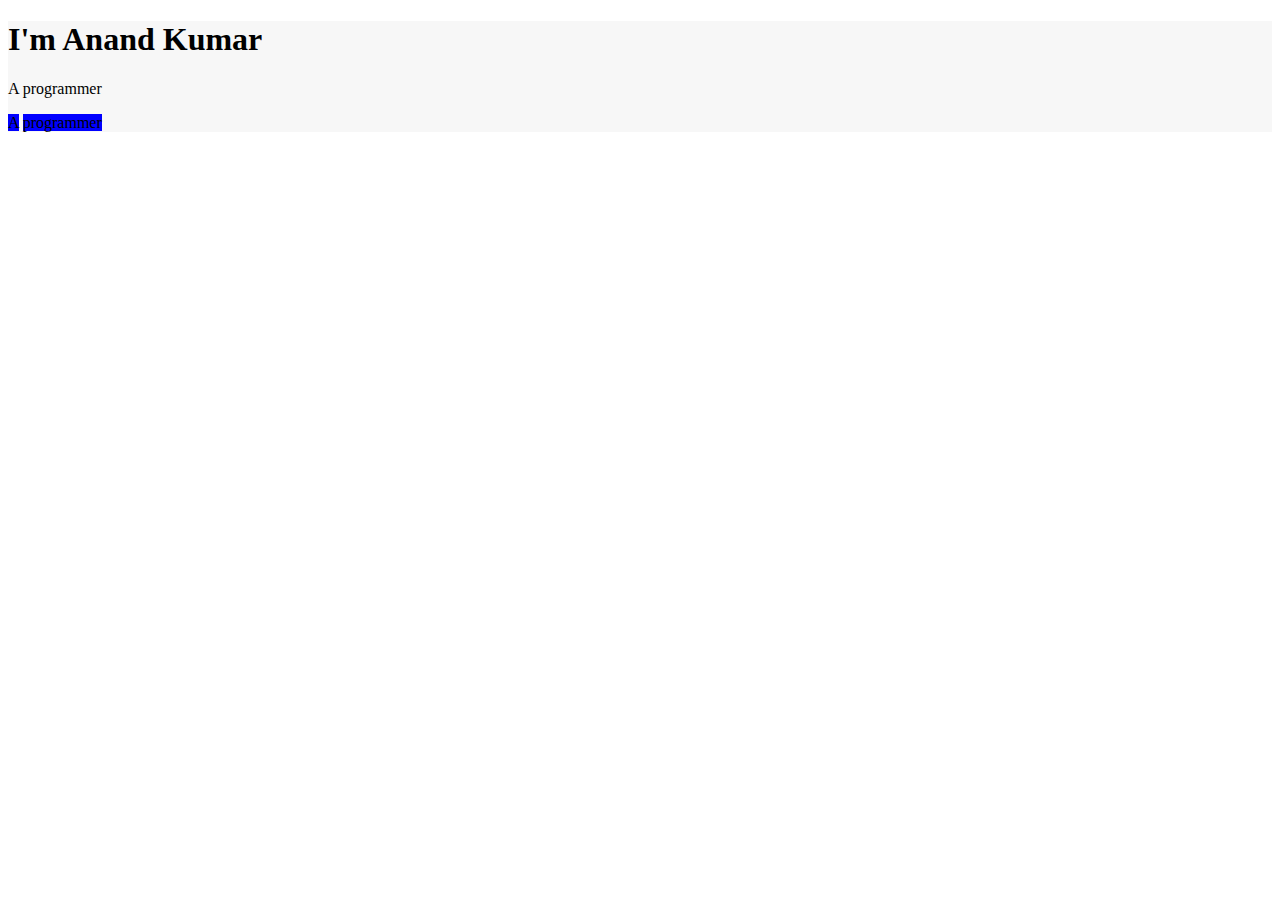
==== CSS-MYSITE/index.html @ c12d9df3 "Block block inline span" ====
<!DOCTYPE html>
<html lang="en" dir="ltr">
  <head>
    <meta charset="utf-8">
    <title>Anand Kumar</title>

  <link rel="stylesheet" href="css/styles.css">
  <link rel="icon" href="images/ak.jpg">
  </head>
  <body>
    <div>
    <h1>I'm Anand Kumar</h1>
    <!--p is a block element -->
    <p>A programmer</p>
    <span class="color-blue">A</span>
    <span class="color-blue">programmer</span>
    <!--similarly block inline,block Also you can use visibility -->
    </div>
  </body>
</html>
---- CSS-MYSITE/css/styles.css ----
div{
  background-color: #f7f7f7
}

.color-blue{
  background-color: blue
}
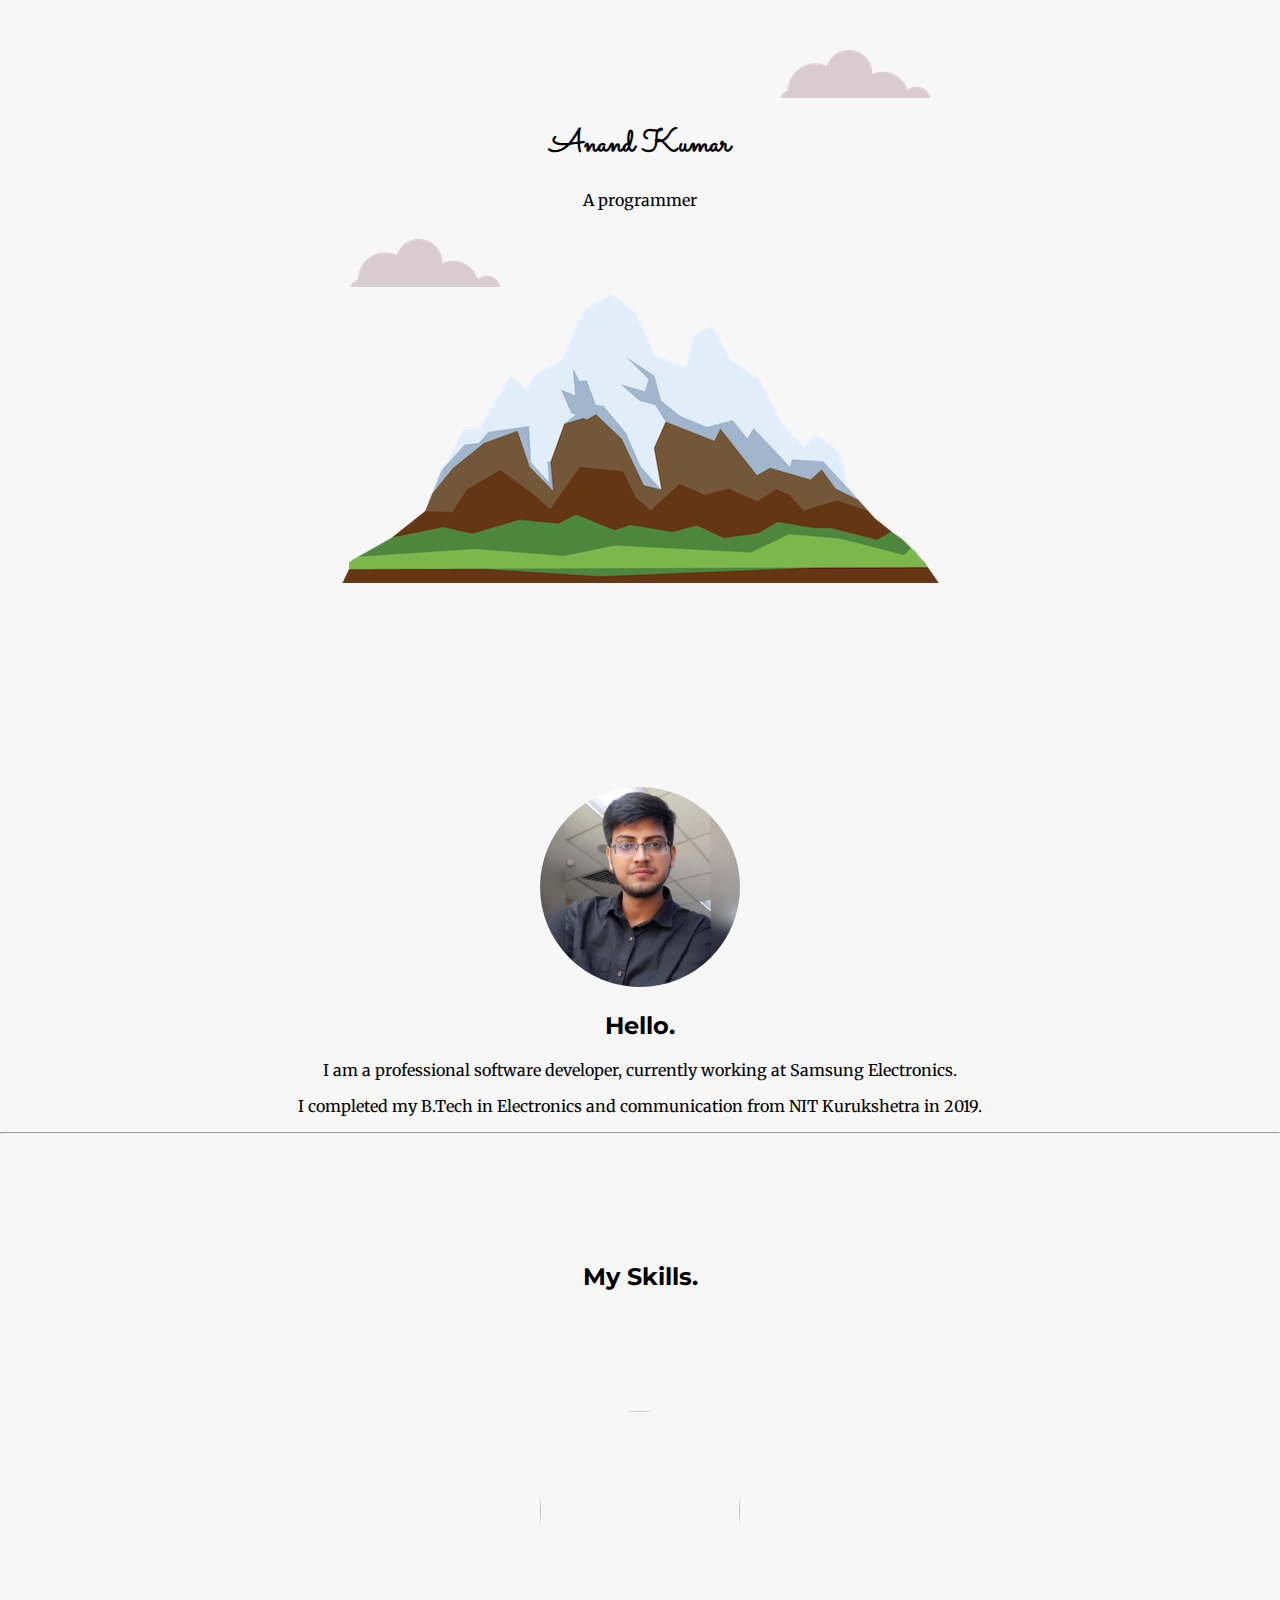
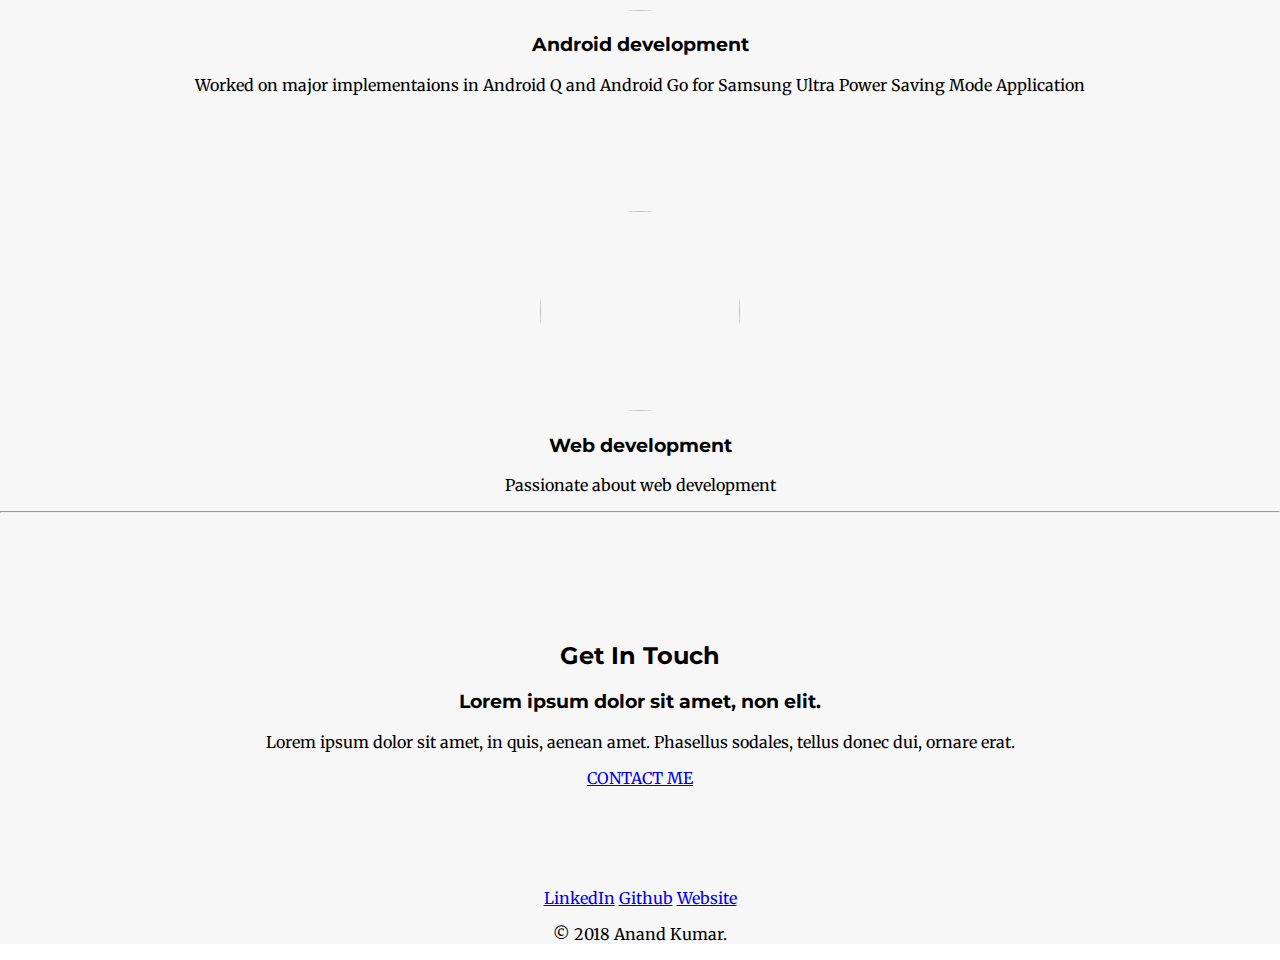
==== commit 99fc6b95: "Added images skills section" ====
--- a/CSS-MYSITE/index.html
+++ b/CSS-MYSITE/index.html
@@ -1,20 +1,75 @@
 <!DOCTYPE html>
 <html lang="en" dir="ltr">
-  <head>
-    <meta charset="utf-8">
-    <title>Anand Kumar</title>
+
+<head>
+  <meta charset="utf-8">
+  <title>Anand Kumar</title>
 
   <link rel="stylesheet" href="css/styles.css">
   <link rel="icon" href="images/ak.jpg">
-  </head>
-  <body>
-    <div>
-    <h1>I'm Anand Kumar</h1>
+  <!-- Embedding fontss -->
+  <link href="https://fonts.googleapis.com/css?family=Merriweather|Montserrat|Sacramento&display=swap" rel="stylesheet">
+</head>
+
+<body>
+  <div class="top-container">
+    <img class="top-cloud" src="images/cloud.png" alt="cloud">
+    <h1>Anand Kumar</h1>
     <!--p is a block element -->
     <p>A programmer</p>
-    <span class="color-blue">A</span>
-    <span class="color-blue">programmer</span>
-    <!--similarly block inline,block Also you can use visibility -->
+    <img class="bottom-cloud" src="images/cloud.png" alt="cloud">
+    <img src="images/mountain.png" alt="mountain">
+
+    <!-- <span class="color-blue">A</span>
+    <span class="color-blue">programmer</span> -->
+    <!--similarly block,inline-block Also you can use visibility -->
+    <!--display:inline-block works like span-->
+    <!-- position:static (relative to code flow) -->
+    <!-- position:Relative (relative to its ghost) -->
+    <!-- position:Absolute (relative to its poarent) -->
+    <!-- position:Fixed Even when scrolled -->
+  </div>
+  <div class="middle-container">
+  <div class="profile">
+    <img class="myimg" src="images/pp.jpg" alt="Anand Kumar">
+    <h2>Hello.</h2>
+    <p>I am a professional software developer, currently working at Samsung Electronics.</p>
+    <p>I completed my B.Tech in Electronics and communication from NIT Kurukshetra in 2019.</p>
+
+  </div>
+  <hr>
+  <div class="skills">
+    <h2>My Skills.</h2>
+    <div class="skill-row">
+      <img class="myimg" src="https://tecordeon.com/wp-content/uploads/2019/03/ANDROID-APPLICATION-DEVELOPMENT-BOOSTS-MOBILE-TECHNOLOGY.jpg" alt="">
+      <h3>Android development</h3>
+      <p>Worked on major implementaions in Android Q and Android Go for Samsung Ultra Power Saving Mode Application</p>
     </div>
-  </body>
+    <div class="skill-row">
+      <img class="myimg" src="https://www.aqusagtechnologies.com/wp-content/uploads/2018/07/scability-and-flexibilty.jpg" alt="">
+      <h3>Web development</h3>
+      <p>Passionate about web development</p>
+    </div>
+  </div>
+  <hr>
+  <div class="contact-me">
+    <h2>Get In Touch</h2>
+    <h3>Lorem ipsum dolor sit amet, non elit.</h3>
+    <p>Lorem ipsum dolor sit amet, in quis, aenean amet. Phasellus sodales, tellus donec dui, ornare erat.</p>
+    <a class="btn" href="mailto:anand26041997@gmail.com">CONTACT ME</a>
+  </div>
+</div>
+
+
+<div class="bottom-container">
+  <a class="footer-link" href="www.linkedin.com/in/anandsharmak/">LinkedIn</a>
+  <a class="footer-link" href="https://github.com/Anandsharmak">Github</a>
+  <a class="footer-link" href="https://anandsharmak.github.io/WebDevelopment/">Website</a>
+  <p>© 2018 Anand Kumar.</p>
+</div>
+
+
+
+</body>
+
 </html>
--- a/CSS-MYSITE/css/styles.css
+++ b/CSS-MYSITE/css/styles.css
@@ -1,7 +1,44 @@
-div{
-  background-color: #f7f7f7
+body {
+  text-align: center;
+  margin: 0;
+  font-family: 'Merriweather'
 }
 
-.color-blue{
+div {
+  background-color: #f7f7f7;
+  padding-top: 100px;
+  /* if you set child as absolute parent must be relative */
+  position: relative;
+}
+
+h1 {
+  font-family: 'Sacramento'
+}
+
+h2 {
+  font-family: 'Montserrat'
+}
+
+h3 {
+  font-family: 'Montserrat'
+}
+
+.color-blue {
   background-color: blue
 }
+.myimg{
+  height:200px;
+  width: 200px;
+  border-radius: 50%;
+}
+.top-cloud {
+  position: absolute;
+  right: 350px;
+  top: 50px;
+}
+
+.bottom-cloud {
+  position: absolute;
+  left: 350px;
+  bottom: 300px;
+}
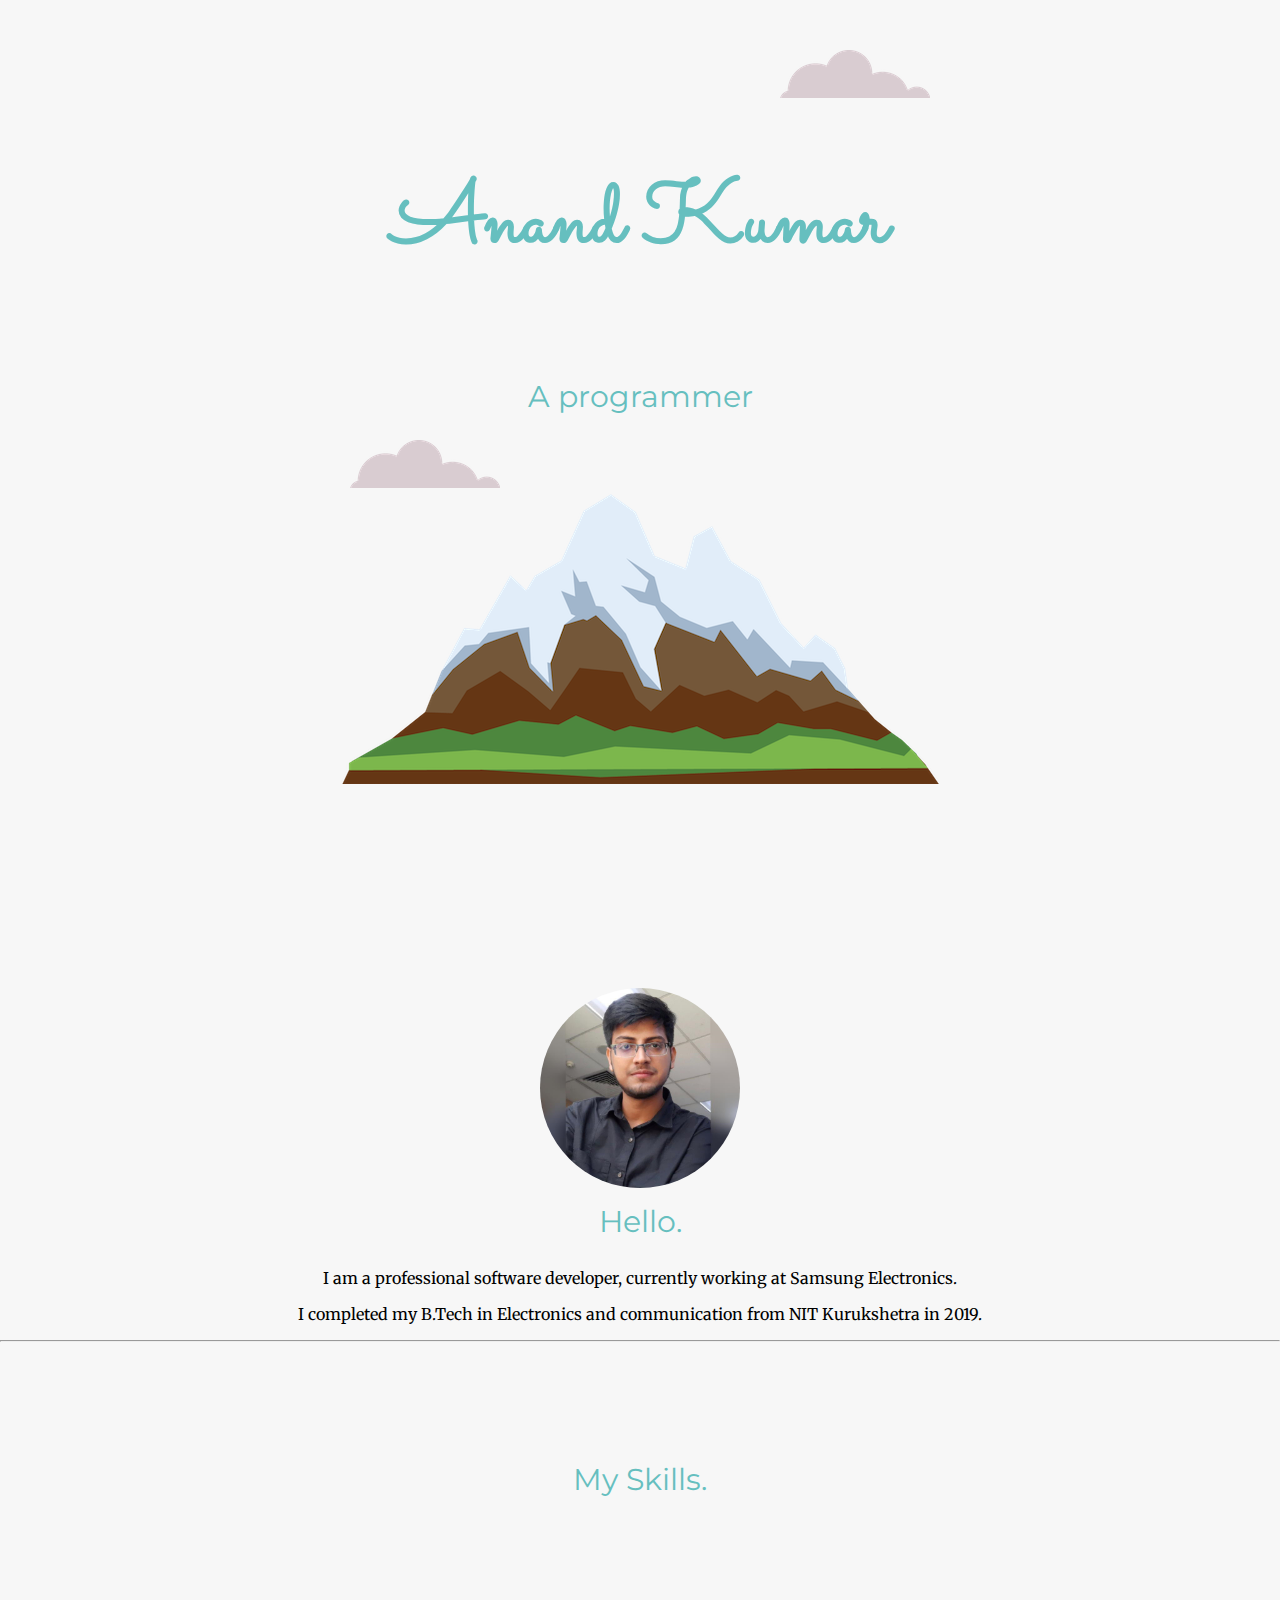
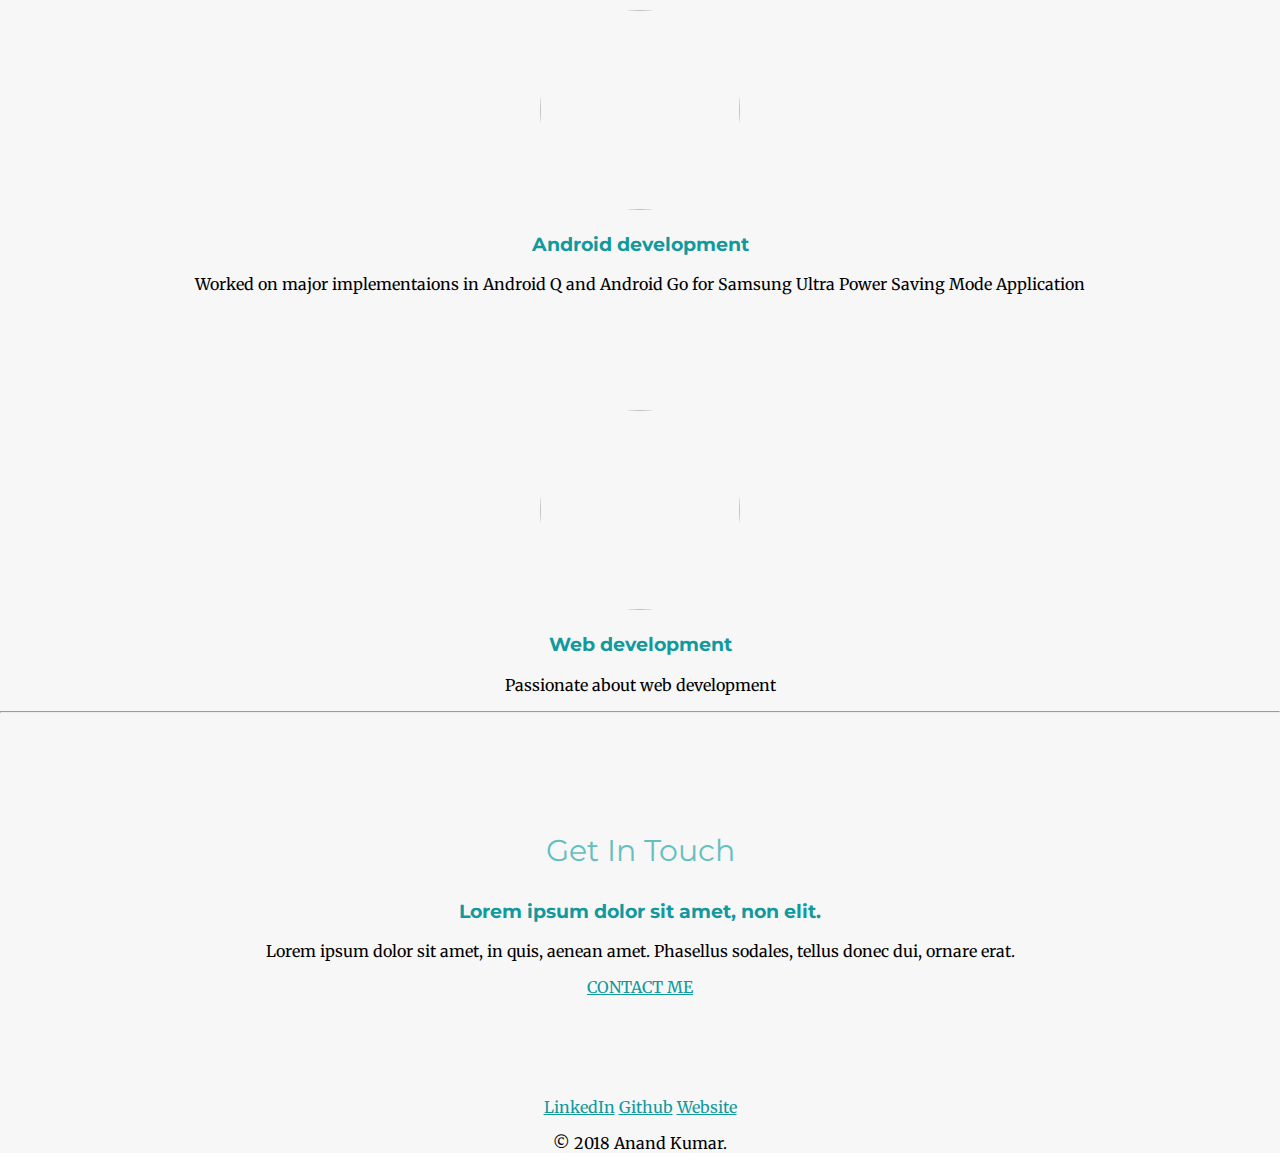
==== commit 34ed2e19: "line height=padding color making icons" ====
--- a/CSS-MYSITE/index.html
+++ b/CSS-MYSITE/index.html
@@ -16,7 +16,8 @@
     <img class="top-cloud" src="images/cloud.png" alt="cloud">
     <h1>Anand Kumar</h1>
     <!--p is a block element -->
-    <p>A programmer</p>
+    <br>
+    <h2>A programmer</h2>
     <img class="bottom-cloud" src="images/cloud.png" alt="cloud">
     <img src="images/mountain.png" alt="mountain">
 
--- a/CSS-MYSITE/css/styles.css
+++ b/CSS-MYSITE/css/styles.css
@@ -12,17 +12,36 @@
 }
 
 h1 {
-  font-family: 'Sacramento'
+  color: #66BFBF;
+  font-family: 'Sacramento';
+  font-size: 5.5rem;
+  margin: 40 auto 0 auto;
+  padding-bottom: 0;
+  /* Rem= % irrespective to parent  */
+  /* em= % respective to parent  */
+/* 1em=100=16px */
 }
 
 h2 {
-  font-family: 'Montserrat'
+  color: #66BFBF;
+  font-size: 30px;
+  margin: 0 auto 0 auto;
+  font-family: 'Montserrat';
+  font-weight: normal;
+  line-height: 2;
+}
+
+br{
+  size:2;
 }
 
 h3 {
+  color:  #11999E;
   font-family: 'Montserrat'
 }
-
+a {
+  color:  #11999E;
+}
 .color-blue {
   background-color: blue
 }
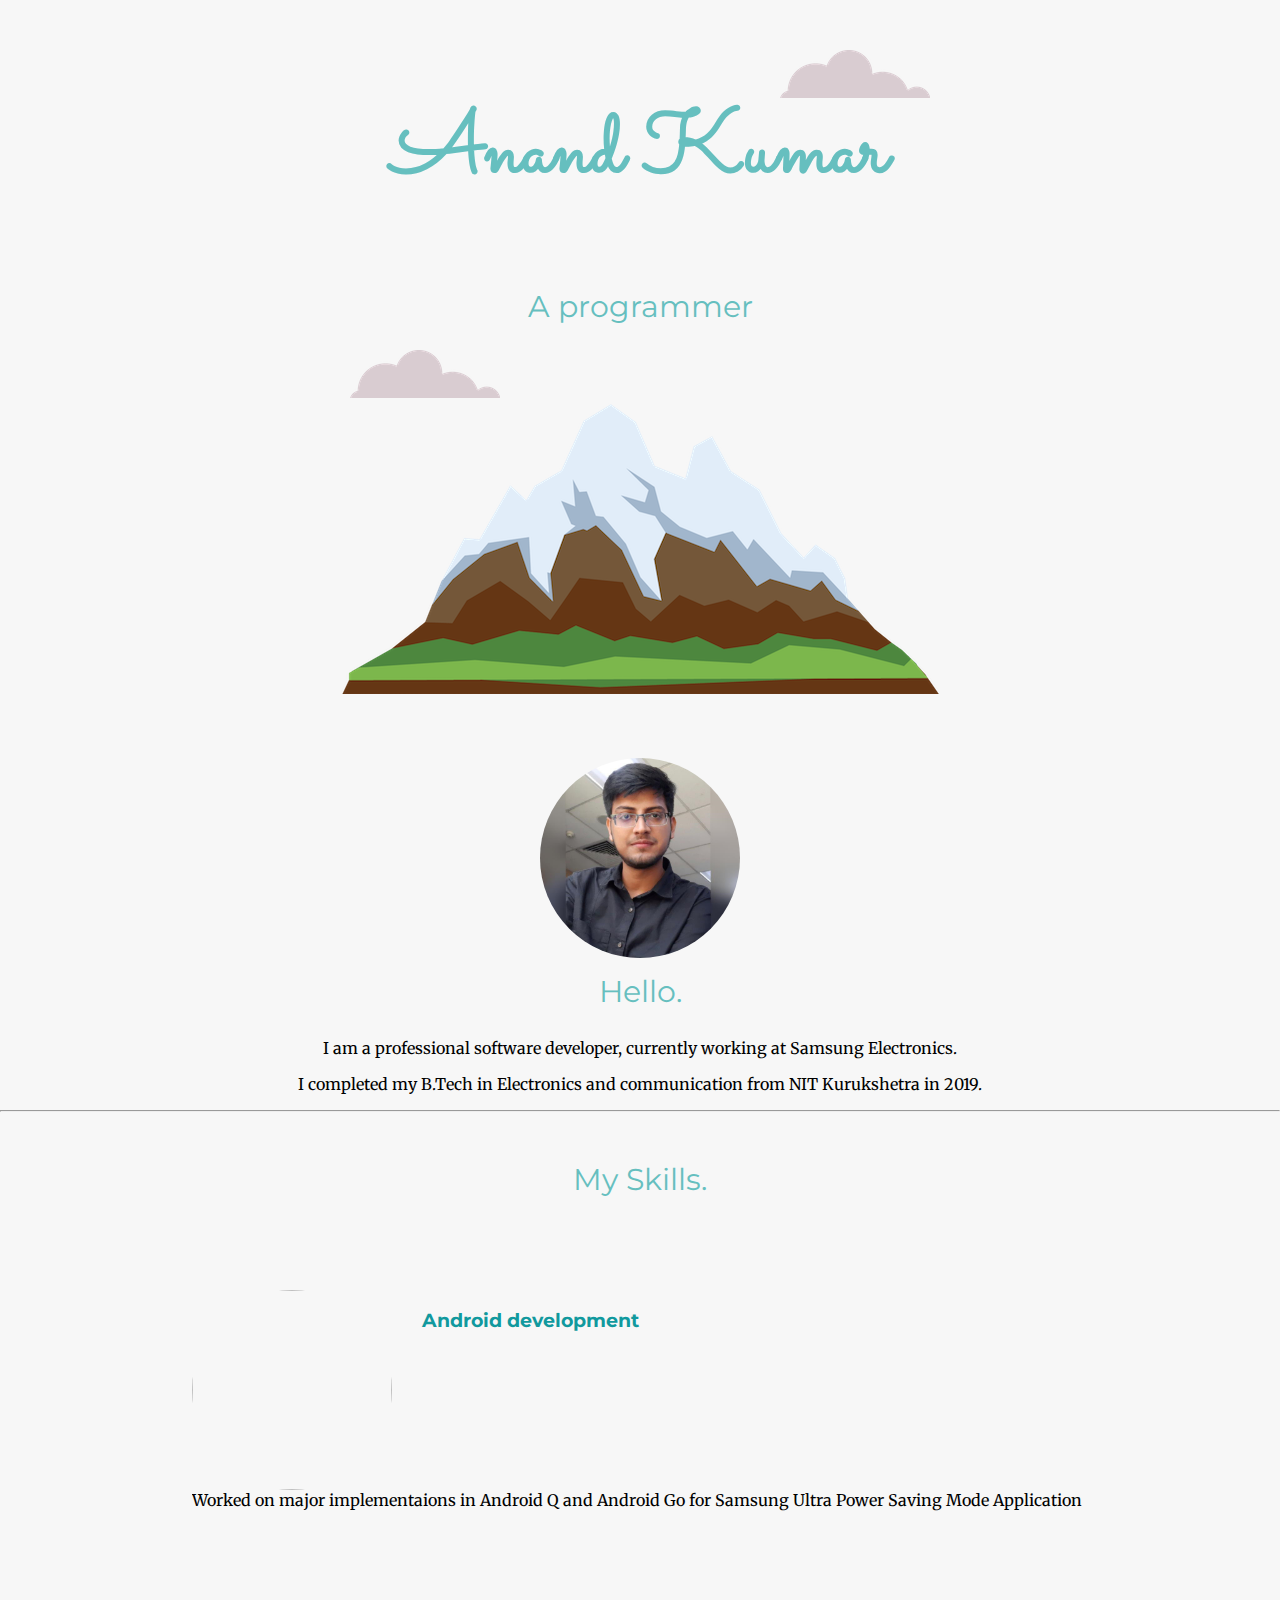
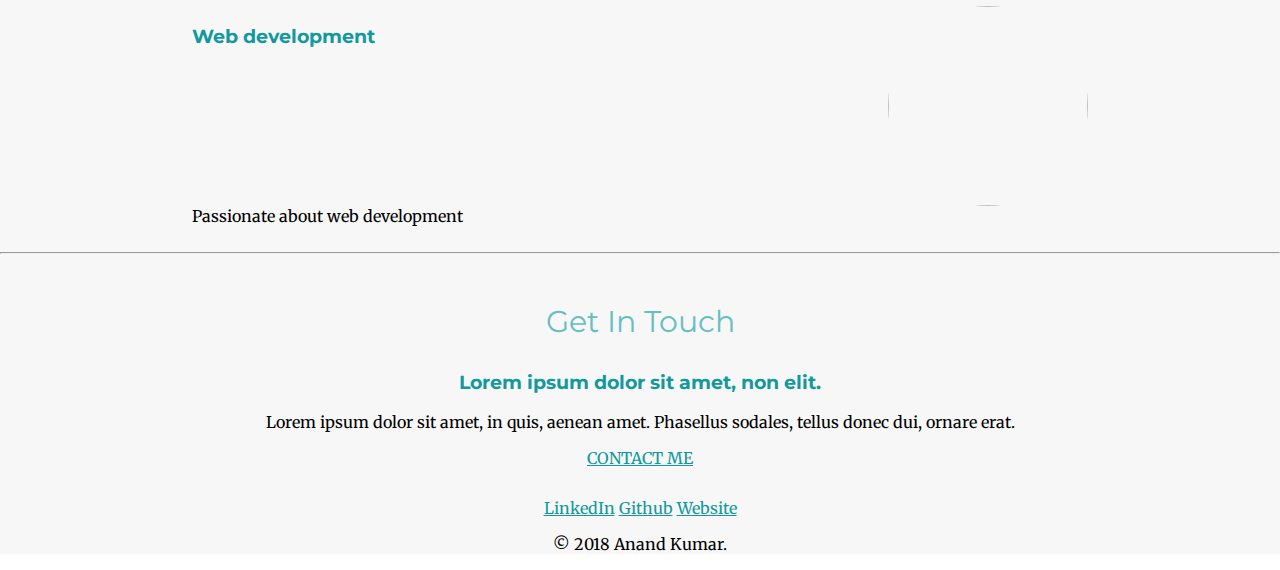
==== commit 0ff301ee: "float : align to image clear is opposite of float" ====
--- a/CSS-MYSITE/index.html
+++ b/CSS-MYSITE/index.html
@@ -16,7 +16,7 @@
     <img class="top-cloud" src="images/cloud.png" alt="cloud">
     <h1>Anand Kumar</h1>
     <!--p is a block element -->
-    <br>
+
     <h2>A programmer</h2>
     <img class="bottom-cloud" src="images/cloud.png" alt="cloud">
     <img src="images/mountain.png" alt="mountain">
@@ -32,7 +32,7 @@
   </div>
   <div class="middle-container">
   <div class="profile">
-    <img class="myimg" src="images/pp.jpg" alt="Anand Kumar">
+    <img class="myimg1" src="images/pp.jpg" alt="Anand Kumar">
     <h2>Hello.</h2>
     <p>I am a professional software developer, currently working at Samsung Electronics.</p>
     <p>I completed my B.Tech in Electronics and communication from NIT Kurukshetra in 2019.</p>
@@ -42,14 +42,14 @@
   <div class="skills">
     <h2>My Skills.</h2>
     <div class="skill-row">
-      <img class="myimg" src="https://tecordeon.com/wp-content/uploads/2019/03/ANDROID-APPLICATION-DEVELOPMENT-BOOSTS-MOBILE-TECHNOLOGY.jpg" alt="">
+      <img class="myimg2" src="https://tecordeon.com/wp-content/uploads/2019/03/ANDROID-APPLICATION-DEVELOPMENT-BOOSTS-MOBILE-TECHNOLOGY.jpg" alt="">
       <h3>Android development</h3>
-      <p>Worked on major implementaions in Android Q and Android Go for Samsung Ultra Power Saving Mode Application</p>
+      <p class="p1">Worked on major implementaions in Android Q and Android Go for Samsung Ultra Power Saving Mode Application</p>
     </div>
     <div class="skill-row">
-      <img class="myimg" src="https://www.aqusagtechnologies.com/wp-content/uploads/2018/07/scability-and-flexibilty.jpg" alt="">
+      <img class="myimg3" src="https://www.aqusagtechnologies.com/wp-content/uploads/2018/07/scability-and-flexibilty.jpg" alt="">
       <h3>Web development</h3>
-      <p>Passionate about web development</p>
+      <p class="p2">Passionate about web development</p>
     </div>
   </div>
   <hr>
@@ -63,7 +63,7 @@
 
 
 <div class="bottom-container">
-  <a class="footer-link" href="www.linkedin.com/in/anandsharmak/">LinkedIn</a>
+  <a class="footer-link" href="https://www.linkedin.com/in/anandsharmak/">LinkedIn</a>
   <a class="footer-link" href="https://github.com/Anandsharmak">Github</a>
   <a class="footer-link" href="https://anandsharmak.github.io/WebDevelopment/">Website</a>
   <p>© 2018 Anand Kumar.</p>
--- a/CSS-MYSITE/css/styles.css
+++ b/CSS-MYSITE/css/styles.css
@@ -6,7 +6,7 @@
 
 div {
   background-color: #f7f7f7;
-  padding-top: 100px;
+  padding-top: 30px;
   /* if you set child as absolute parent must be relative */
   position: relative;
 }
@@ -45,10 +45,33 @@
 .color-blue {
   background-color: blue
 }
-.myimg{
+
+.myimg1{
   height:200px;
   width: 200px;
   border-radius: 50%;
+}
+.myimg2{
+  height:200px;
+  width: 200px;
+  border-radius: 50%;
+  float: left;
+  margin-right: 30px;
+}
+.myimg3{
+  height:200px;
+  width: 200px;
+  border-radius: 50%;
+  float: right;
+  margin-left: 30px;
+}
+
+
+.skill-row{
+  text-align: left;
+  width:70%;
+  margin: 50px auto 10px auto;
+  overflow: hidden;
 }
 .top-cloud {
   position: absolute;
@@ -61,3 +84,11 @@
   left: 350px;
   bottom: 300px;
 }
+
+.p1{
+  clear:left;
+}
+
+.p2{
+  clear:right;
+}
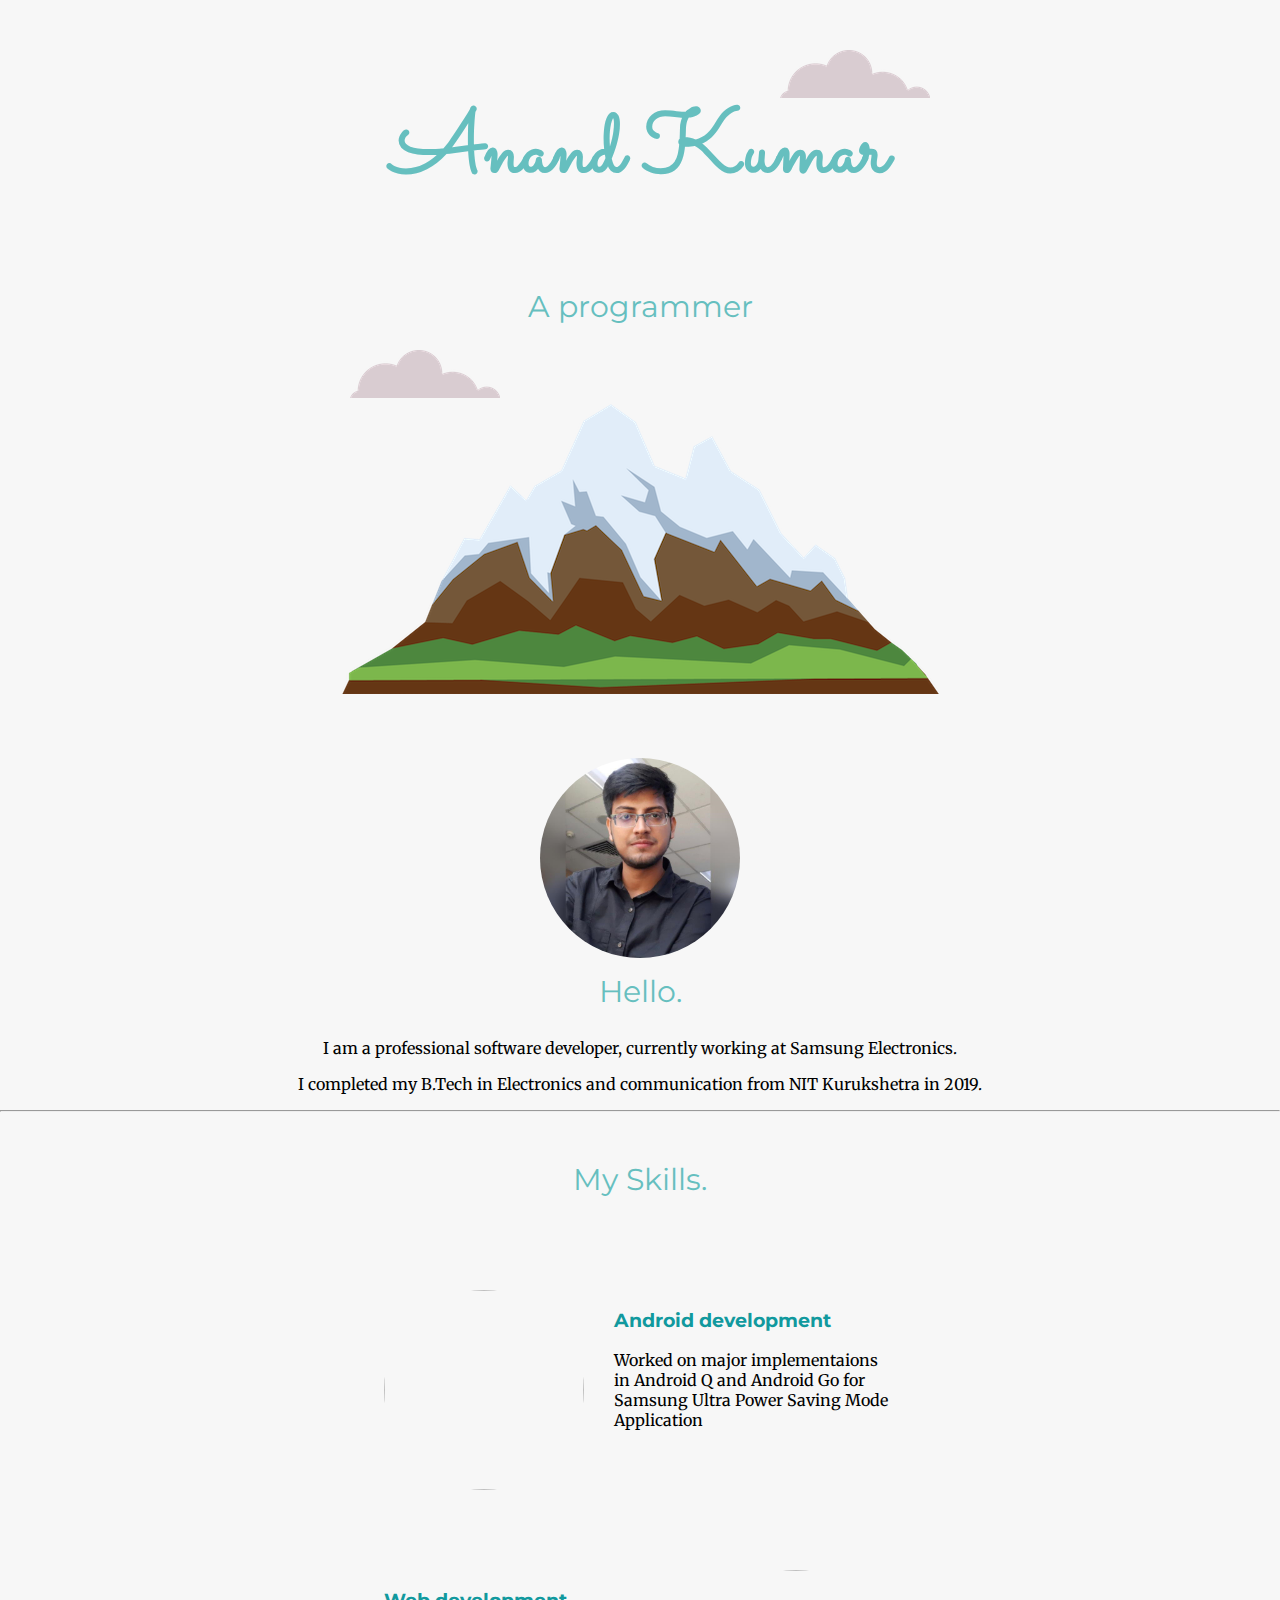
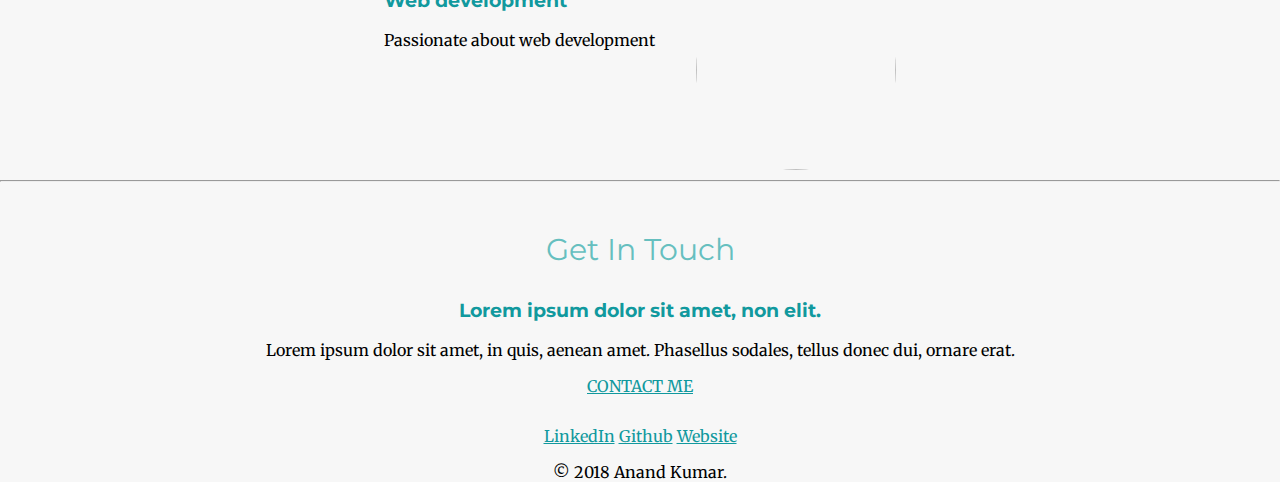
==== commit f315fb4c: "removing clear" ====
--- a/CSS-MYSITE/index.html
+++ b/CSS-MYSITE/index.html
@@ -44,12 +44,12 @@
     <div class="skill-row">
       <img class="myimg2" src="https://tecordeon.com/wp-content/uploads/2019/03/ANDROID-APPLICATION-DEVELOPMENT-BOOSTS-MOBILE-TECHNOLOGY.jpg" alt="">
       <h3>Android development</h3>
-      <p class="p1">Worked on major implementaions in Android Q and Android Go for Samsung Ultra Power Saving Mode Application</p>
+      <p >Worked on major implementaions in Android Q and Android Go for Samsung Ultra Power Saving Mode Application</p>
     </div>
     <div class="skill-row">
       <img class="myimg3" src="https://www.aqusagtechnologies.com/wp-content/uploads/2018/07/scability-and-flexibilty.jpg" alt="">
       <h3>Web development</h3>
-      <p class="p2">Passionate about web development</p>
+      <p >Passionate about web development</p>
     </div>
   </div>
   <hr>
--- a/CSS-MYSITE/css/styles.css
+++ b/CSS-MYSITE/css/styles.css
@@ -69,7 +69,7 @@
 
 .skill-row{
   text-align: left;
-  width:70%;
+  width:40%;
   margin: 50px auto 10px auto;
   overflow: hidden;
 }
@@ -84,11 +84,3 @@
   left: 350px;
   bottom: 300px;
 }
-
-.p1{
-  clear:left;
-}
-
-.p2{
-  clear:right;
-}
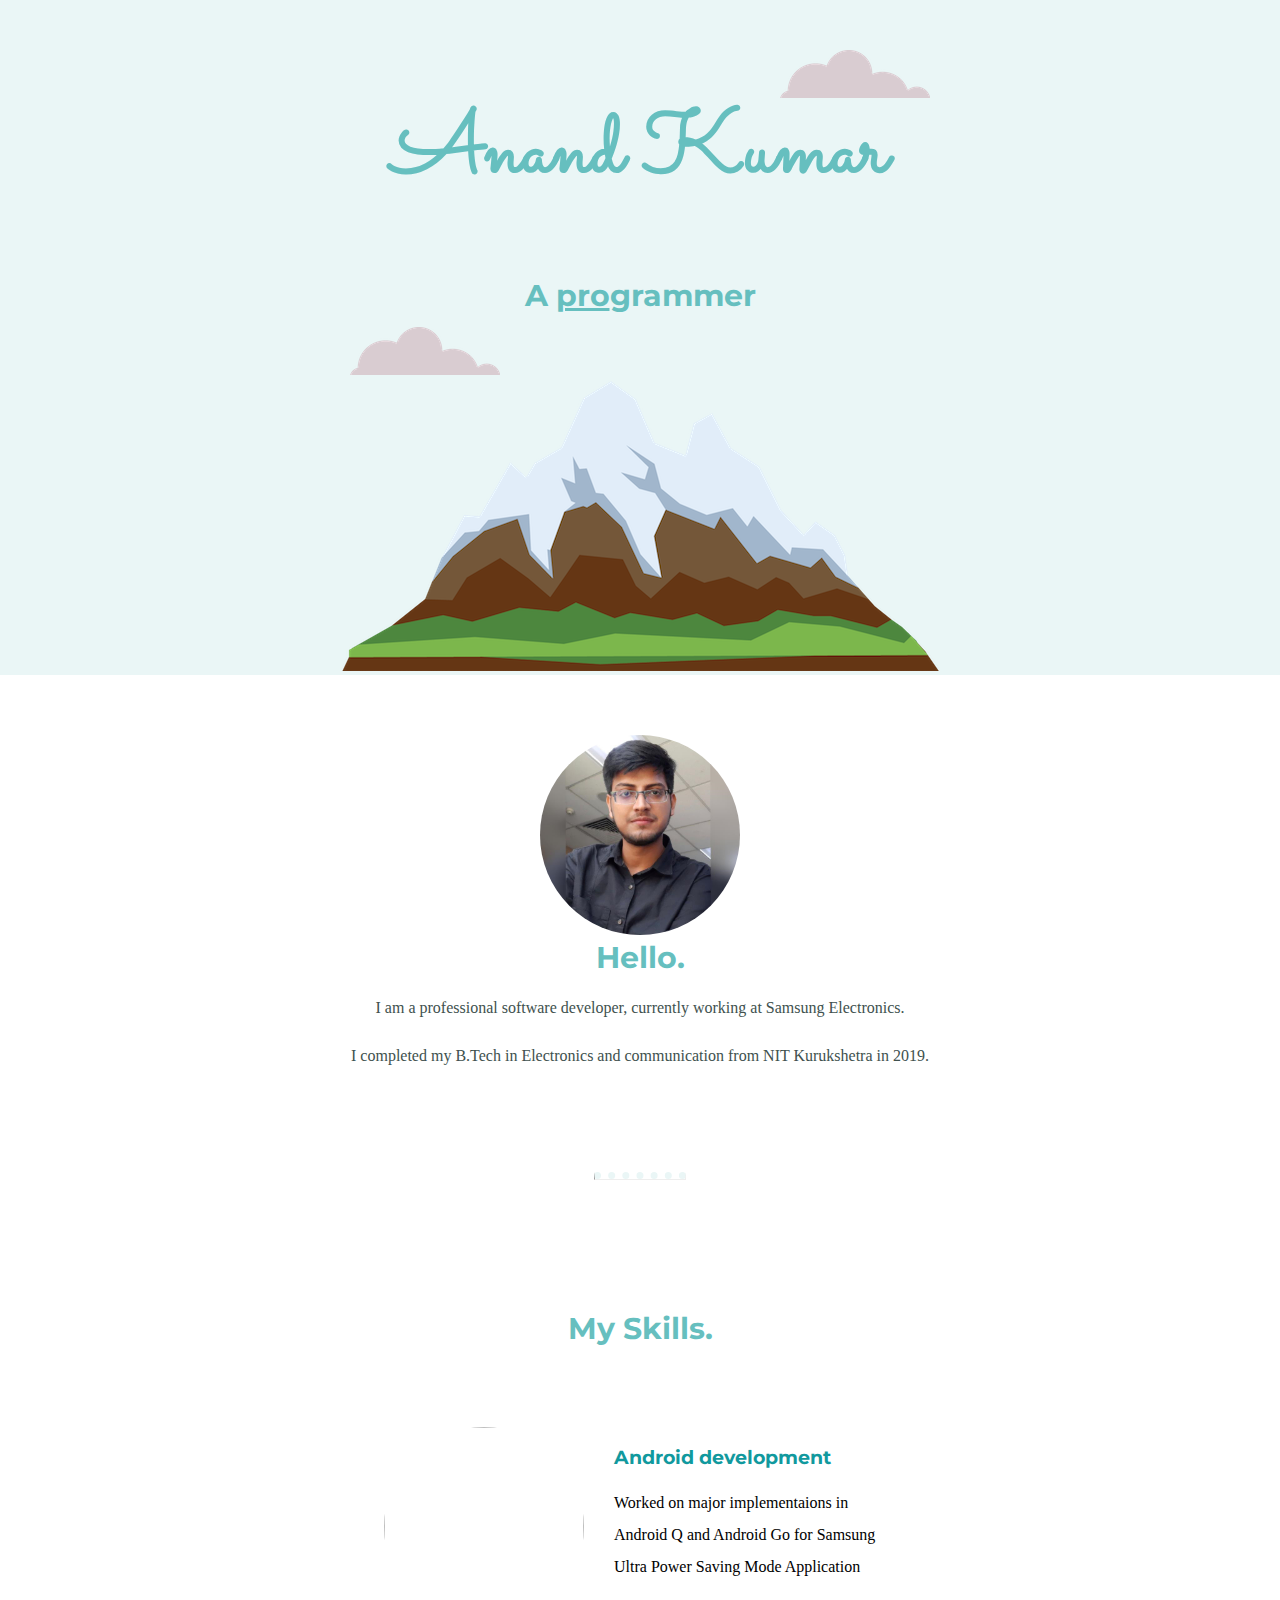
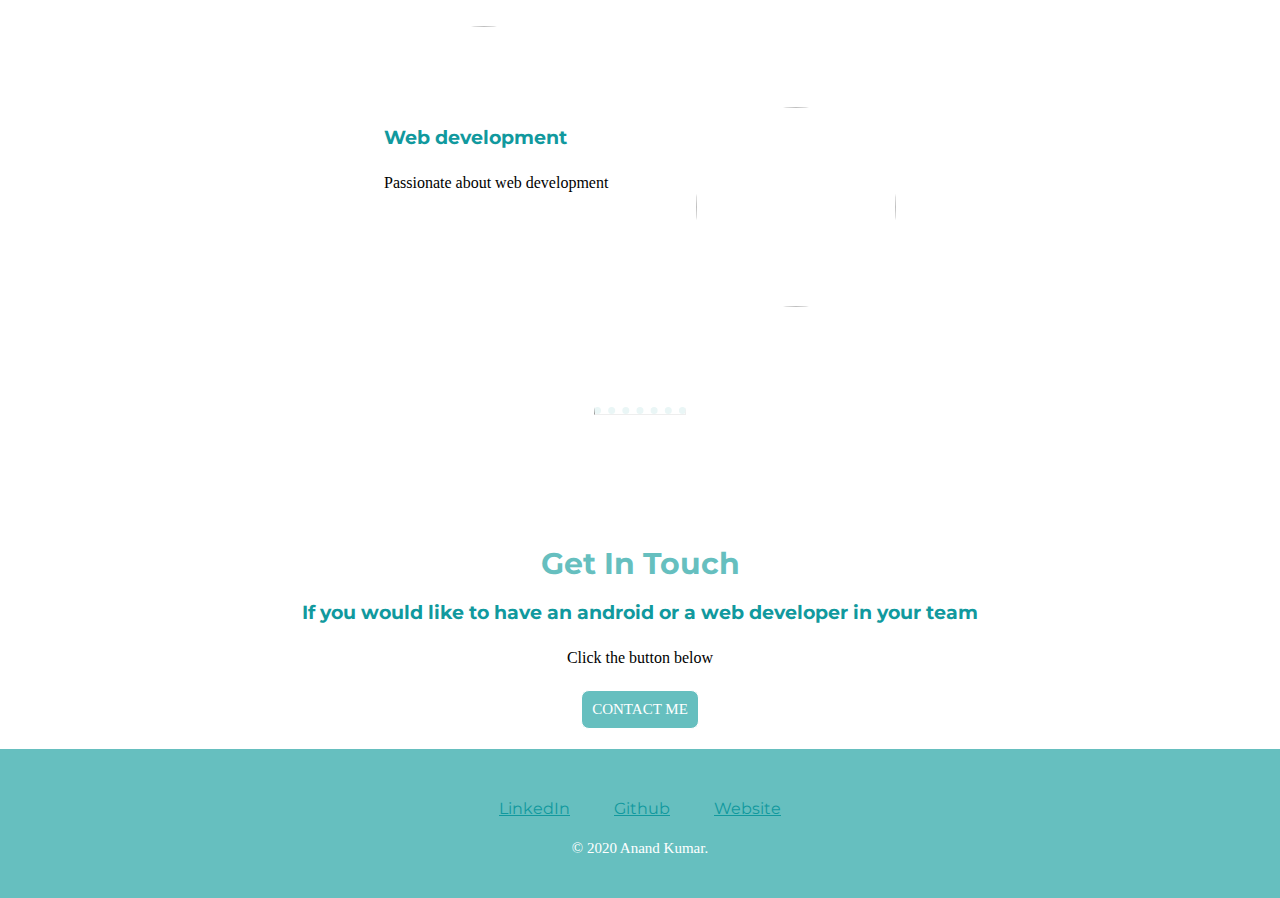
==== commit cd39524d: "Final changes to layout" ====
--- a/CSS-MYSITE/index.html
+++ b/CSS-MYSITE/index.html
@@ -17,7 +17,7 @@
     <h1>Anand Kumar</h1>
     <!--p is a block element -->
 
-    <h2>A programmer</h2>
+    <h2>A <span style="text-decoration: underline">pro</span>grammer</h2>
     <img class="bottom-cloud" src="images/cloud.png" alt="cloud">
     <img src="images/mountain.png" alt="mountain">
 
@@ -31,43 +31,43 @@
     <!-- position:Fixed Even when scrolled -->
   </div>
   <div class="middle-container">
-  <div class="profile">
-    <img class="myimg1" src="images/pp.jpg" alt="Anand Kumar">
-    <h2>Hello.</h2>
-    <p>I am a professional software developer, currently working at Samsung Electronics.</p>
-    <p>I completed my B.Tech in Electronics and communication from NIT Kurukshetra in 2019.</p>
+    <div class="profile">
+      <img class="myimg1" src="images/pp.jpg" alt="Anand Kumar">
+      <h2>Hello.</h2>
+      <p class="intro">I am a professional software developer, currently working at Samsung Electronics.</p>
+      <p class="intro">I completed my B.Tech in Electronics and communication from NIT Kurukshetra in 2019.</p>
 
-  </div>
-  <hr>
-  <div class="skills">
-    <h2>My Skills.</h2>
-    <div class="skill-row">
-      <img class="myimg2" src="https://tecordeon.com/wp-content/uploads/2019/03/ANDROID-APPLICATION-DEVELOPMENT-BOOSTS-MOBILE-TECHNOLOGY.jpg" alt="">
-      <h3>Android development</h3>
-      <p >Worked on major implementaions in Android Q and Android Go for Samsung Ultra Power Saving Mode Application</p>
     </div>
-    <div class="skill-row">
-      <img class="myimg3" src="https://www.aqusagtechnologies.com/wp-content/uploads/2018/07/scability-and-flexibilty.jpg" alt="">
-      <h3>Web development</h3>
-      <p >Passionate about web development</p>
+    <hr>
+    <div class="skills">
+      <h2>My Skills.</h2>
+      <div class="skill-row">
+        <img class="myimg2" src="https://tecordeon.com/wp-content/uploads/2019/03/ANDROID-APPLICATION-DEVELOPMENT-BOOSTS-MOBILE-TECHNOLOGY.jpg" alt="">
+        <h3>Android development</h3>
+        <p>Worked on major implementaions in Android Q and Android Go for Samsung Ultra Power Saving Mode Application</p>
+      </div>
+      <div class="skill-row">
+        <img class="myimg3" src="https://www.aqusagtechnologies.com/wp-content/uploads/2018/07/scability-and-flexibilty.jpg" alt="">
+        <h3>Web development</h3>
+        <p>Passionate about web development</p>
+      </div>
+    </div>
+    <hr>
+    <div class="contact-me">
+      <h2>Get In Touch</h2>
+      <h3>If you would like to have an android or a web developer in your team </h3>
+      <p>Click the button below</p>
+      <a class="BUTTON_GZQ" href="mailto:anand26041997@gmail.com">CONTACT ME</a>
     </div>
   </div>
-  <hr>
-  <div class="contact-me">
-    <h2>Get In Touch</h2>
-    <h3>Lorem ipsum dolor sit amet, non elit.</h3>
-    <p>Lorem ipsum dolor sit amet, in quis, aenean amet. Phasellus sodales, tellus donec dui, ornare erat.</p>
-    <a class="btn" href="mailto:anand26041997@gmail.com">CONTACT ME</a>
-  </div>
-</div>
 
 
-<div class="bottom-container">
-  <a class="footer-link" href="https://www.linkedin.com/in/anandsharmak/">LinkedIn</a>
-  <a class="footer-link" href="https://github.com/Anandsharmak">Github</a>
-  <a class="footer-link" href="https://anandsharmak.github.io/WebDevelopment/">Website</a>
-  <p>© 2018 Anand Kumar.</p>
-</div>
+  <div class="bottom-container">
+    <a class="footer-link" href="https://www.linkedin.com/in/anandsharmak/">LinkedIn</a>
+    <a class="footer-link" href="https://github.com/Anandsharmak">Github</a>
+    <a class="footer-link" href="https://anandsharmak.github.io/WebDevelopment/">Website</a>
+    <p class="end">© 2020 Anand Kumar.</p>
+  </div>
 
 
 
--- a/CSS-MYSITE/css/styles.css
+++ b/CSS-MYSITE/css/styles.css
@@ -2,10 +2,10 @@
   text-align: center;
   margin: 0;
   font-family: 'Merriweather'
+    color: #40514E;
 }
 
 div {
-  background-color: #f7f7f7;
   padding-top: 30px;
   /* if you set child as absolute parent must be relative */
   position: relative;
@@ -19,7 +19,7 @@
   padding-bottom: 0;
   /* Rem= % irrespective to parent  */
   /* em= % respective to parent  */
-/* 1em=100=16px */
+  /* 1em=100=16px */
 }
 
 h2 {
@@ -28,55 +28,84 @@
   margin: 0 auto 0 auto;
   font-family: 'Montserrat';
   font-weight: normal;
-  line-height: 2;
+  font-weight: bold;
 }
 
-br{
-  size:2;
+br {
+  size: 2;
+}
+
+hr {
+  margin: 100px auto 100px auto;
+  border-top: 7px dotted #EAF6F6;
+  width: 7%;
+  overflow: hidden;
 }
 
 h3 {
-  color:  #11999E;
+  color: #11999E;
   font-family: 'Montserrat'
 }
+
 a {
-  color:  #11999E;
+  color: #11999E;
+  padding: 20px;
+  font-family: 'Montserrat'
 }
+a:hover{
+  color:white;
+}
+
+.top-container {
+  background-color: #EAF6F6;
+}
+
 .color-blue {
   background-color: blue
 }
 
-.myimg1{
-  height:200px;
+.myimg1 {
+  height: 200px;
   width: 200px;
   border-radius: 50%;
 }
-.myimg2{
-  height:200px;
+
+.intro {
+  color: #40514E;
+}
+
+.myimg2 {
+  height: 200px;
   width: 200px;
   border-radius: 50%;
   float: left;
   margin-right: 30px;
 }
-.myimg3{
-  height:200px;
+
+.myimg3 {
+  height: 200px;
   width: 200px;
   border-radius: 50%;
   float: right;
   margin-left: 30px;
 }
 
-
-.skill-row{
+.skill-row {
   text-align: left;
-  width:40%;
+  width: 40%;
   margin: 50px auto 10px auto;
   overflow: hidden;
 }
+
 .top-cloud {
   position: absolute;
   right: 350px;
   top: 50px;
+}
+
+p {
+  line-height: 2;
+
 }
 
 .bottom-cloud {
@@ -84,3 +113,54 @@
   left: 350px;
   bottom: 300px;
 }
+
+.middle-container {
+  margin-bottom: 20px;
+}
+
+.bottom-container {
+  background-color: #66BFBF;
+  padding: 50px 0 20px;
+
+}
+
+.end {
+  color: white;
+  font-size: 15px;
+}
+
+.BUTTON_GZQ {
+  background: #66BFBF;
+  background-image: -webkit-linear-gradient(top, #66BFBF, #66BFBF);
+  background-image: -moz-linear-gradient(top, #66BFBF, #66BFBF);
+  background-image: -ms-linear-gradient(top, #66BFBF, #66BFBF);
+  background-image: -o-linear-gradient(top, #66BFBF, #66BFBF);
+  background-image: linear-gradient(to bottom, #66BFBF, #66BFBF);
+  -webkit-border-radius: 20px;
+  -moz-border-radius: 20px;
+  color: #FFFFFF;
+  font-family: Open Sans;
+  border-radius: 8px;
+  font-size: 15px;
+  font-weight: 100;
+  padding: 10px;
+  border: solid #FFFFFF 1px;
+  text-decoration: none;
+  display: inline-block;
+  cursor: pointer;
+  text-align: center;
+}
+
+.BUTTON_GZQ:hover {
+
+  background: #30E3CB;
+  background-image: -webkit-linear-gradient(top, #30E3CB, #11999E);
+  background-image: -moz-linear-gradient(top, #30E3CB, #11999E);
+  background-image: -ms-linear-gradient(top, #30E3CB, #11999E);
+  background-image: -o-linear-gradient(top, #30E3CB, #11999E);
+  background-image: linear-gradient(to bottom, #30E3CB, #11999E);
+  -webkit-border-radius: 20px;
+  -moz-border-radius: 20px;
+  border-radius: 8px;
+  text-decoration: none;
+}
